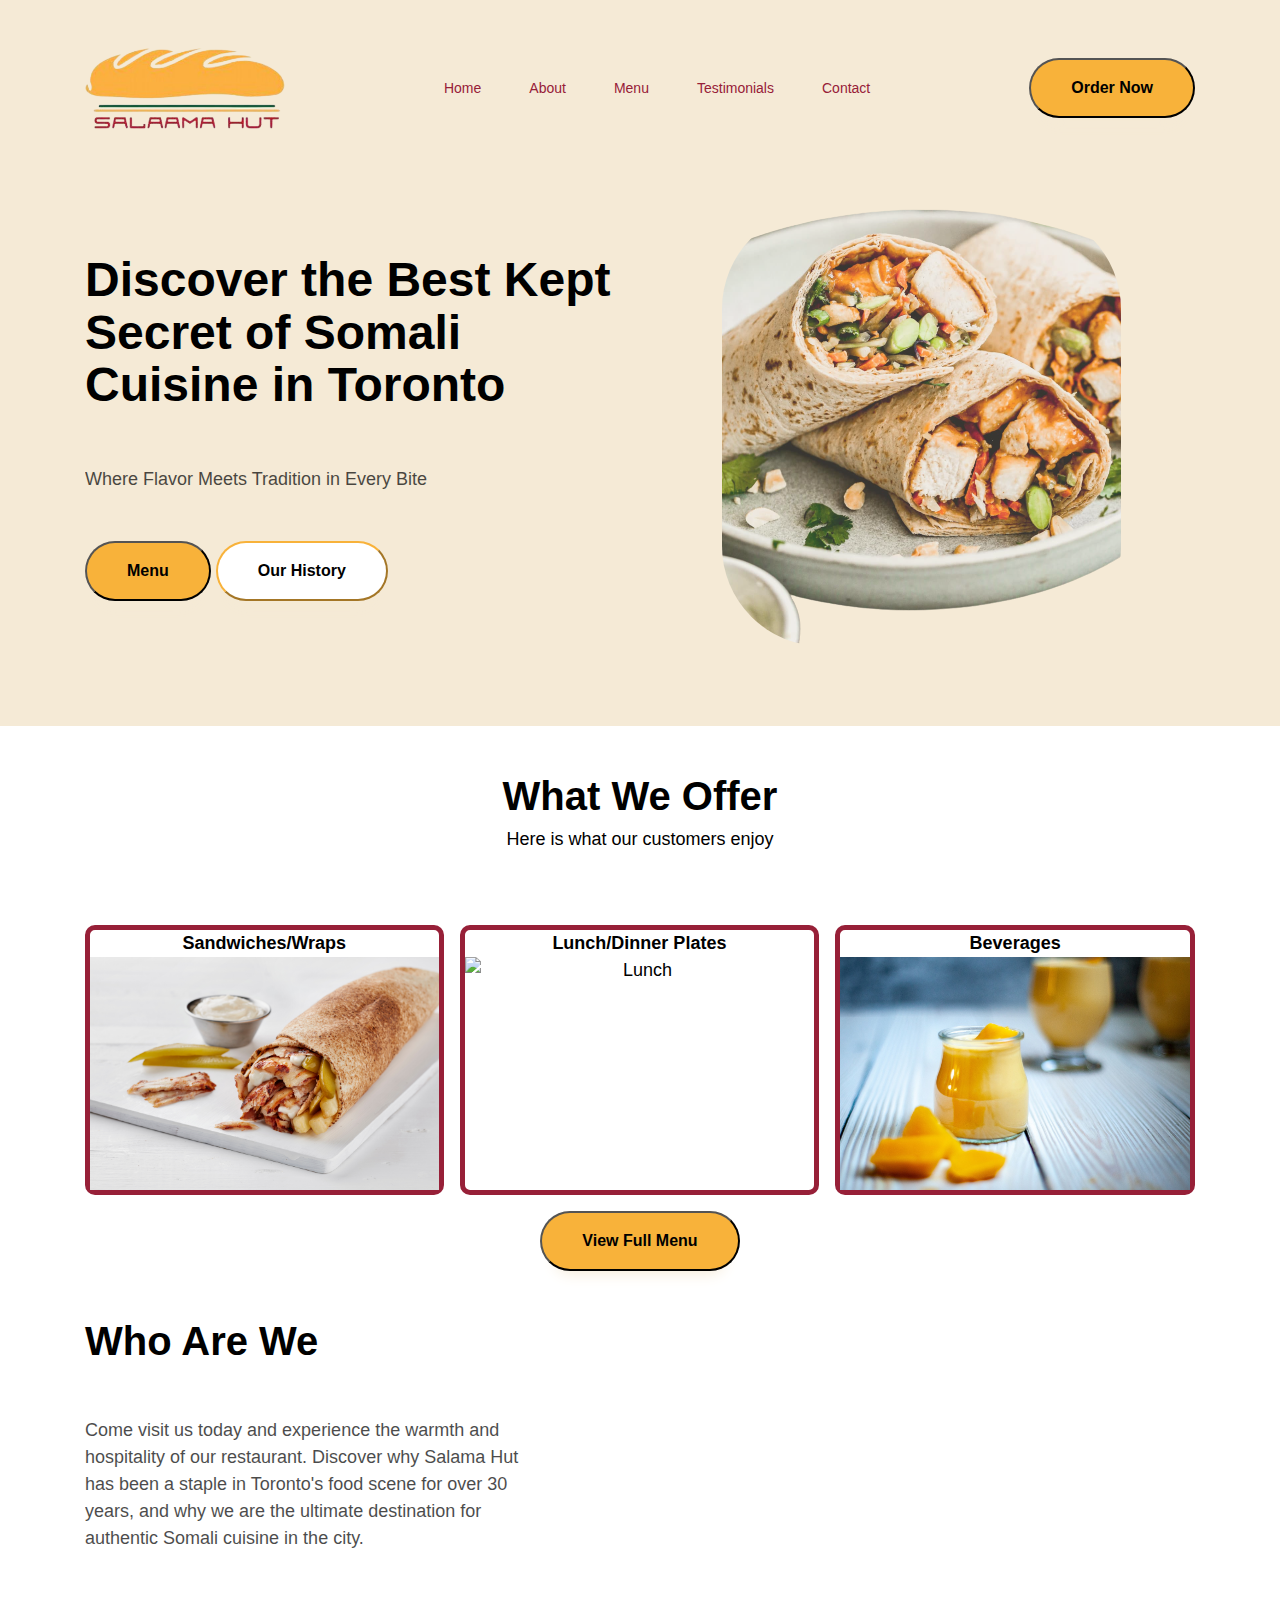
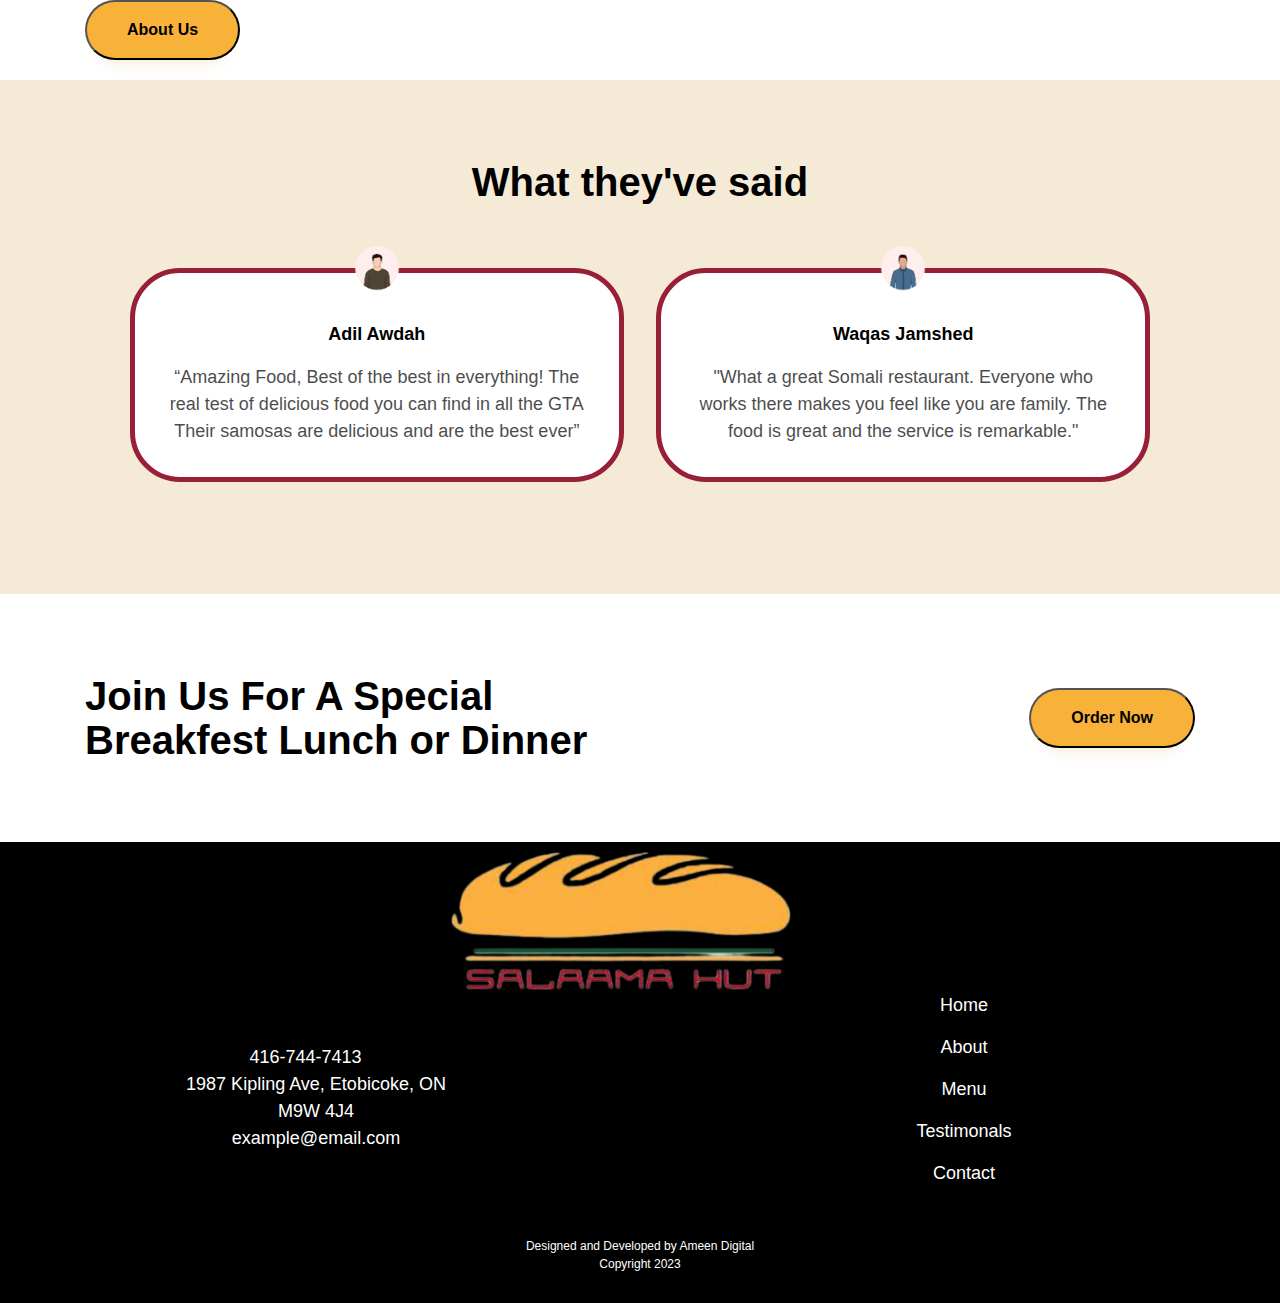
==== index.html @ d41b836a "Add files via upload" ====
<!DOCTYPE html>
<html>
<head>
	<meta charset="utf-8">
	<meta name="viewport" content="width=device-width, initial-scale=1">
	<title>Salama Hut</title>
	<link rel="preconnect" href="https://fonts.googleapis.com">
	<link rel="preconnect" href="https://fonts.gstatic.com" crossorigin>
	<link rel="stylesheet" href="style.css">
</head>
<body>

<div class="backg">
 <header class="primary-header">
    <div class="container" >
      <div class="nav-wrapper">
        <a href="#"><img class="logo" src="images/updated_logo.png" alt="Salama"></a>
        <button class="mobile-nav-toggle" aria-controls="primary-navigation" aria-expanded="false">
          <span class="visually-hidden">Menu</span>
        </button>
        <nav class="primary-navigation" id="primary-navigation">
          <ul aria-label="Primary" role="list" class="nav-list">
            <li><a href="index.html">Home</a></li>
            <li><a href="about.html">About</a></li>
            <li><a href="menu.html">Menu</a></li>
            <li><a href="#">Testimonials</a></li>
            <li><a href="contact_us.html">Contact</a></li>
          </ul>
        </nav>
        <button class="button | display-sm-none display-md-inline-flex">Order Now</button>
      </div>
    </div>
  </header>
<script type="text/Javascript" src="script.js"></script>



<main>
    <section class="padding-block-900">
      <div class="container">
        <div class="even-columns">
          <div class="flow text-center-sm-only">
            <h1 class="fs-primary-heading fw-bold">Discover the Best Kept Secret of Somali Cuisine in Toronto</h1>
            <p>Where Flavor Meets Tradition in Every Bite</p>
            <button class="button">Menu</button>
            <button class="button" style="background-color:white; border-color:var(--clr-accent-400)">Our History</button>
          </div>
          <div class="first-image">
            <img src="images/wrap-3-final.png"  alt="">
          </div>
        </div>
      </div>
    </section>
    </main>
</div>


<!-- 
        - #SERVICE
      -->

      <section class="service text-center padding-block-700" aria-label="service">

        <div class="menu container">

        <div class="text-center-sm-only">

          <h1 class="fs-secondary-heading fw-bold">What We Offer</p>

          <h2 class="padding-block-200 fs-body">Here is what our customers enjoy</h2>

           </div>



          <div class="padding-block-600 even-columns Food">

         		

               <div class="box">
               	<h3 class="fs-third-heading fw-bold">Sandwiches/Wraps</h3>
               		<div class="box-image">
                    <img src="images/wraps_3.jpg" style="height: 233px; width: 349.74px" loading="lazy" alt="Breakfast"
                      class="img-cover"></div>
       
         
          			</div>

 
            

            
        		
              	<div class="box">

              		      <h3 class="fs-third-heading fw-bold">
            		Lunch/Dinner Plates
                  </h3>
              		<div class="box-img">

              	
                    <img src="images/lunch.jpg" style="height: 233px; width: 349.74px" loading="lazy" alt="Lunch"
                      class="img-cover"></div>
           
               

            

                  </div>
 
                

              
            

   
                  <div class="box">

                  	   <h3 class="fs-third-heading fw-bold">
                    Beverages
                  </h3>

                  	<div class="box-img">
                    <img src="images/mango_2.jpg"style="height: 233px; width: 349.74px" loading="lazy" alt="Drinks"
                      class="img-cover"></div>

               

                  </div>


       
        </div>
        <button class="margin-top-400 button">View Full Menu</button>
        </div>
      </section>


      <section class="flow">
      	<div class="even-colunmns container">
      		<div class="even-columns">
      			<div class="flow text-center-sm-only">
      			 <h1 class="fs-secondary-heading fw-bold">Who Are We</h1>
      			 <p>Come visit us today and experience the warmth and hospitality of our restaurant. Discover why Salama Hut has been a staple in Toronto's food scene for over 30 years, and why we are the ultimate destination for authentic Somali cuisine in the city.</p>
      			 <button class="button">About Us</button>
      			</div>
            <div class="salama">
      		 <img src="images/salama_outside_2.png" loading="lazy" style="max-width: 373px;"alt="">
          </div>
      		</div>
      	</div>
      	</section>
      	

<section class="carousel | padding-block-900 backg text-center" style="margin-top:20px">
      <h2 class="fs-secondary-heading fw-bold">What they've said</h2>
    
      <!-- Carousel here -->
      <ul class="slider">
        <li>
          <img src="images/avatar-anisha.png" loading="lazy" alt="">

          <div class="slider-content backg1 | flow" style="--flow-spacer: 1rem">
            <h3 class="fw-bold">Adil Awdah</h3>
            <p data-width="wide">“Amazing Food, Best of the best in everything! The real test of delicious food you can find in all the GTA
Their samosas are delicious and are the best ever”</p>
          </div>
        </li>
        <li>
          <img src="images/avatar-ali.png" loading="lazy" alt="">

          <div class="slider-content backg1 | flow" style="--flow-spacer: 1rem">
            <h3 class="fw-bold">Waqas Jamshed</h3>
            <p data-width="wide">"What a great Somali restaurant. Everyone who works there makes you feel like you are family. The food is great and the service is remarkable."</p>
          </div>
        </li>
      </ul>
  </section>


      <section class="cta | padding-block-900 text-neutral-100">
      <div class="container">
        <div class="even-columns vertical-align-center">
          <div>
            <p class="fs-secondary-heading fw-bold">Join Us For A Special Breakfest Lunch or Dinner</p>
          </div>
          <div class="justify-self-end-md">
            <button class="button" data-type="">Order Now</button>
          </div>
        </div>
      </div>
    </section>
  </main>


    <footer id="footer">
      <div class="even-columns">
        <a class="footer-logo" aria-label="business logo" href="/index.html"><img aria-hidden="true" src="images/updated_logo.png" alt=""></a>
        <div class="contact-group">
            <a class="phone" href="tel:416-744-7413">416-744-7413</a><span>1987 Kipling Ave, Etobicoke, ON M9W 4J4</span><a href="example@email.com">example@email.com</a>
        </div>
        <ul>
            <li><a href="index.html" class="active">Home</a></li>
            <li><a href="/html/about-turner-painting.html">About</a></li>
            <li><a href="about.html">Menu</a></li>
            <li><a href="/html/portfolio.html">Testimonals</a></li>
            <li><a href="contact_us.html">Contact</a></li>
        </ul>
      </div>
        <span class="credit">Designed and Developed by <a href="#"> Ameen Digital</a><span class="copy">Copyright 2023</span></span>
        <div class="circle-container">
            <div aria-hidden="true" class="circle circle1"></div>
            <div aria-hidden="true" class="circle circle2"></div>
        </div>
    </footer>

    </body>
</html>
---- style.css ----
:root {
  --clr-accent-500: hsl(39, 61%, 90%);
  --clr-accent-400: hsl(38, 93%, 60%);
  --clr-accent-300: hsl(12, 88%, 75%);
  --clr-accent-100: hsl(13, 100%, 96%);
  --clr-accent-50: hsl(49, 52%, 94%);

  --clr-primary-400: hsl(345, 30%, 54%);
  --clr-primary-300: hsl(37, 29%, 37%);
  --clr-primary-200: hsl(348, 65%, 36%);

  --clr-neutral-900: hsl(359, 100%, 0%);
  --clr-neutral-200: hsl(0, 0%, 100%);
  --clr-neutral-100: hsl(0, 0% 100%);

  --ff-primary: "Lato", sans-serif;

  --ff-body: var(--ff-primary);
  --ff-heading: var(--ff-primary);

  --fw-regular: 400;
  --fw-semi-bold: 500;
  --fw-bold: 700;

  --fs-300: 0.8125rem;
  --fs-400: 0.875rem; /*14 px*/
  --fs-500: 0.9375rem;
  --fs-600: 1rem; /*16 px*/
  --fs-650: 1.125rem; /*18 px*/
  --fs-675: 1.5625rem; /*25 px*/ 
  --fs-700: 1.875rem; /*30 px*/
  --fs-750: 2.5rem; /*40 pix*/
  --fs-800: 3rem; /*48 pix*/
  --fs-900: 3.5rem;

  --fs-body: var(--fs-650);
  --fs-primary-heading: var(--fs-800);
  --fs-secondary-heading: var(--fs-750);
  --fs-third-heading: var(--fs-675);
  --fs-nav: var(--fs-400);
  --fs-button: var(--fs-600);

  --size-100: 0.25rem;
  --size-200: 0.5rem;
  --size-300: 0.75rem;
  --size-400: 1rem;
  --size-500: 1.5rem;
  --size-600: 2rem;
  --size-700: 3rem;
  --size-800: 4rem;
  --size-900: 5rem;
}

@media (min-width: 50em) {
  :root {

  --fs-body: var(--fs-650);
  --fs-primary-heading: var(--fs-800);
  --fs-secondary-heading: var(--fs-750);
  --fs-third-heading: var(--fs-675);
  --fs-nav: var(--fs-400);
  --fs-button: var(--fs-600);

  }
}




/* Box sizing rules */
*,
*::before,
*::after {
  box-sizing: border-box;
}

/* Remove default margin */
* {
  margin: 0;
  padding: 0;
  font: inherit;
}

/* Remove list styles on ul, ol elements with a list role, which suggests default styling will be removed */
ul[role="list"],
ol[role="list"] {
  list-style: none;
}

/* Set core root defaults */
html:focus-within {
  scroll-behavior: smooth;
}

html,
body {
  height: 100%;
}

/* Set core body defaults */
body {
  text-rendering: optimizeSpeed;
  line-height: 1.5;
}

/* A elements that don't have a class get default styles */
a:not([class]) {
  text-decoration-skip-ink: auto;
}

/* Make images easier to work with */
img,
picture,
svg {
  max-width: 100%;
  display: block;
}

/* Remove all animations, transitions and smooth scroll for people that prefer not to see them */
@media (prefers-reduced-motion: reduce) {
  html:focus-within {
    scroll-behavior: auto;
  }

  *,
  *::before,
  *::after {
    animation-duration: 0.01ms !important;
    animation-iteration-count: 1 !important;
    transition-duration: 0.01ms !important;
    scroll-behavior: auto !important;
  }
}

/* general styling */

body {
  font-size: var(--fs-body);
  font-family: var(--ff-body);
  color: var(--clr-neutral-900);
}

p:not([class]) {
  opacity: 0.7;
  max-width: 45ch;
}

p[data-width="wide"] {
  max-width: 42ch;
}


/* button */

.button {
  display: inline-flex;
  cursor: pointer;
  text-decoration: none;
  border-radius: 100vmax;
  padding: 1.25em 2.5em;
  font-weight: var(--fw-bold);
  font-size: var(--fs-button);
  line-height: 1;
  color: var(--clr-neutral-100);
  background-color: var(--clr-accent-400);
  box-shadow: 0 1.125em 1em -1em var(--clr-accent-500);
}

.button[data-type="inverted"] {
  background-color: var(--clr-neutral-100);
  color: var(--clr-accent-400);
}

.button[data-shadow="none"] {
  box-shadow: none;
}

.button:hover,
.button:focus-visible {
  background-color: var(--clr-accent-300);
}

.button[data-type="inverted"]:hover,
.button[data-type="inverted"]:focus-visible {
  background-color: var(--clr-neutral-100);
  color: var(--clr-accent-300);
}







/* navigation */

.primary-header {
  padding-top: var(--size-700);
}

.nav-wrapper {
  display: flex;
  justify-content: space-between;
  align-items: center;
}

.mobile-nav-toggle {
  display: none;
}

.nav-list {
  font-size: var(--fs-nav);
}

.nav-list {
  display: flex;
  gap: clamp(var(--size-400), 5vw, var(--size-700));
  font-weight: var(--fw-semi-bold);
}

.nav-list a {
  text-decoration: none;
  color: var(--clr-primary-200);
}

.nav-list a:hover,
.nav-list a:focus {
  color: var(--clr-primary-400);
}

.logo{
  width: 200px;
}


@media (max-width: 50em) {
    .primary-header[data-overlay] {
      position: relative;
      z-index: 999;
    }

     .logo{
      width: 200px;
    }
   

    .primary-navigation {
    display: none;
    position: fixed;
    padding: var(--size-700);
    inset: 7rem var(--size-400) auto;
    max-width: 25rem;
    margin-inline: auto;
    background: var(--clr-neutral-100);
    border-radius: var(--size-100);
    box-shadow: 0 0 0.75em rgb(0, 0, 0, 0.05);
  }

  .primary-header[data-overlay]::before {
    content: "";
    position: fixed;
    inset: 0;
    /* height: 100vh; */
    background-image: linear-gradient(rgb(0 0 0 / 0), rgb(0 0 0 / 0.8));
  }

  .nav-list {
    display: grid;
    gap: var(--size-600);
    text-align: center;
    font-weight: var(--fw-bold);
  }

  .primary-navigation[data-visible] {
    display: block;
  }



  .mobile-nav-toggle {
    display: block;
    position: fixed;
    top: var(--size-600);
    right: var(--size-400);
    cursor: pointer;
    background: transparent;
    border: 0;
    padding: 0.5em;
    width: 1.3rem;
    aspect-ratio: 1;

     background-image: url("images/icon-hamburger.svg");
     background-size: contain;
     background-repeat: no-repeat;
     background-position: center;
  }

  .mobile-nav-toggle[aria-expanded="true"]  {
     background-image: url("images/icon-close.svg");
  }
}

 /**
   * Customer Reviews
   */


.slider {
  display: grid;
  gap: var(--size-100);
  list-style: none;
  padding-bottom: 2rem;
} 




@media (min-width: 50em) {
 
  .slider {
  display: flex;
  justify-content: center;
  gap: var(--size-600) ;
  list-style: none;
  max-width: 100%;
}

}

.slider-content {
  border: 5px solid;
  border-radius: 50px;
  border-color: var(--clr-primary-200);
  padding: var(--size-700) var(--size-600) var(--size-600);
 
 
}

.slider img {
  width: var(--size-800);
  position: relative;
  top: calc(var(--size-800) / 2);
  margin-inline: auto;
}


.box{
   border:5px solid;
  border-color: var(--clr-primary-200);
  border-radius: 10px;

 }

.box {
  max-width: 364px;
  position: relative;
  margin-top: 4rem;
  height: auto;
  display: flex;
  flex-direction: column;
  align-items: center;
  justify-content: center;
}

.box-img{
  height: 233px;
  width: 349.74px;
}


.service{
 margin: right;
}

.food{
  display: grid;
  grid grid-template-columns: repeat(auto-fit, minmax(220px,auto));
  grid-gap: 1.5rem;
  align-items: center;
  justify-content: center;
}




.salama{
margin-left: auto;
margin-bottom: auto;
margin-top: auto;
}



/*-- -------------------------- -->
<---           Footer           -->
<--- -------------------------- -*/

/* Mobile */
@media only screen and (min-width: 0) {

    #footer {
        background: black;
        border-top: 8px solid var(--clr-primary-50);
        position: relative;
        padding-top: 150px;
        padding-bottom: 30px;
    }

    #footer .footer-logo {
        position: absolute;
        left: 50%;
        -webkit-transform: translateX(-50%);
            -ms-transform: translateX(-50%);
                transform: translateX(-50%);
        top: 10px;
        
    }

    #footer .footer-logo img {
        width:90%;
        height: 90%;
    }

    #footer .contact-group {
        text-align: center;
        margin: auto;
        margin-bottom: 50px;
        width: 300px;
    }

    #footer .contact-group a,
    #footer .contact-group span {
        color: #fff;
        text-decoration: none;
        display: inline-block;
    }

    #footer .contact-group .phone:after {
        content: '';
        position: relative;
        display: inline-block;
        height: 5px;
        width: 5px;
        border-radius: 50%;
        background: var(--primary-);
        vertical-align: middle;
        margin: 0 8px;
    }

    #footer ul {
        padding: 0;
    }

    #footer ul li {
        list-style: none;
        display: block;
        text-align: center;
        margin-bottom: 15px;
    }

    #footer ul li a {
        color: #fff;
        text-decoration: none;
    }

    #footer .credit,
    #footer .copy {
        color: #fff;
        text-align: center;
        font-size: 12px;
        display: block;
        margin-top: 35px;
    }

    #footer .copy {
        margin-top: 0;
    }

    #footer .credit a {
        color: var(--primary);
        text-decoration: none;
        line-height: 12px;
    }
  }
  


/* Utility classes */


.backg{
  background-color: var(--clr-accent-500);
}

.backg1{
 background-color: var( --clr-neutral-200);
}

.visually-hidden {
  position: absolute;
  width: 1px;
  height: 1px;
  padding: 0;
  margin: -1px;
  overflow: hidden;
  clip: rect(0, 0, 0, 0);
  white-space: nowrap; /* added line */
  border: 0;
}

.container {
  --max-width: 1110px;
  --container-padding: 1rem;

  width: min(var(--max-width), 100% - (var(--container-padding) * 2));
  margin-inline: auto;
}

.container-back{
  background-color:var(--clr-accent-500);
}

.even-columns {
  display: grid;
  gap: 1rem;
  align-items: center;
    justify-content: center;
}

.first-image {
    margin-right: auto;
    opacity: 0.9;
    border-radius: 100px;
    overflow: hidden;
    perspective: 1px;
}


@media (min-width: 50em) {
  .even-columns {
    grid-auto-flow: column;
    grid-auto-columns: 1fr;
   
  }
}

.first-image {
  margin-left: auto;
    opacity: 0.8;
    border-radius: 100px;
    overflow: hidden;
    perspective: 1px;
}


.vertical-align-center {
  align-items: center;
}

.justify-self-end {
  justify-self: end;
}

@media (min-width: 50em) {
  .justify-self-end-md {
    justify-self: end;
  }
}

:where(.flow :not(:first-child)) {
  margin-top: var(--flow-spacer, 3em);
}

.text-center {
  text-align: center;
}

.text-center p {
  margin-inline: auto;
}

@media (max-width: 50em) {
  .text-center-sm-only {
    text-align: center;
  }

  .text-center-sm-only p {
    margin-inline: auto;
  }
}

.text-primary-400 {
  color: var(--clr-primary-400);
}
.text-accent-400 {
  color: var(--clr-accent-400);
}
.text-accent-100 {
  color: var(--clr-accent-100);
}
.text-neutral-100 {
  color: var(--clr-neutral-100);
}
.text-neutral-900 {
  color: var(--clr-neutral-900);
}

.bg-accent-50 {
  background-color: var(--clr-accent-50);
}

.bg-primary-400 {
  background-color: var(--clr-primary-400);
}
.bg-accent-400 {
  background-color: var(--clr-accent-400);
}
.bg-accent-100 {
  background-color: var(--clr-accent-100);
}
.bg-neutral-100 {
  background-color: var(--clr-neutral-100);
}
.bg-neutral-900 {
  background-color: var(--clr-neutral-900);
}

.fw-bold {
  font-weight: var(--fw-bold);
}
.fw-semi-bold {
  font-weight: var(--fw-semi-bold);
}
.fw-regular {
  font-weight: var(--fw-regular);
}

.fs-primary-heading {
  font-size: var(--fs-primary-heading);
  line-height: 1.1;
}
.fs-secondary-heading {
  font-size: var(--fs-secondary-heading);
  line-height: 1.1;
}

.fs-300 {
  font-size: var(--fs-300);
}
.fs-400 {
  font-size: var(--fs-400);
}
.fs-500 {
  font-size: var(--fs-500);
}
.fs-600 {
  font-size: var(--fs-600);
}

.padding-block-900 {
  padding-block: var(--size-900);
}
.padding-block-700 {
  padding-block: var(--size-700);
}

.padding-block-500 {
  padding-block: var(--size-500);
}

.padding-block-400 {
  padding-block: var(--size-400);
}

.padding-block-200 {
  padding-block: var(--size-200);
}

.margin-bottom-700 {
  margin-block-end: var(--size-700);
}

.margin-top-900 {
  margin-block-start: var(--size-900);
}

.margin-top-200 {
  margin-block-start: var(--size-200);
}

.margin-top-300 {
  margin-block-start: var(--size-300);
}

.margin-top-400 {
  margin-block-start: var(--size-400);
}



.display-sm-none {
  display: none;
}

@media (min-width: 50em) {
  .display-md-inline-flex {
    display: inline-flex;
  }
}
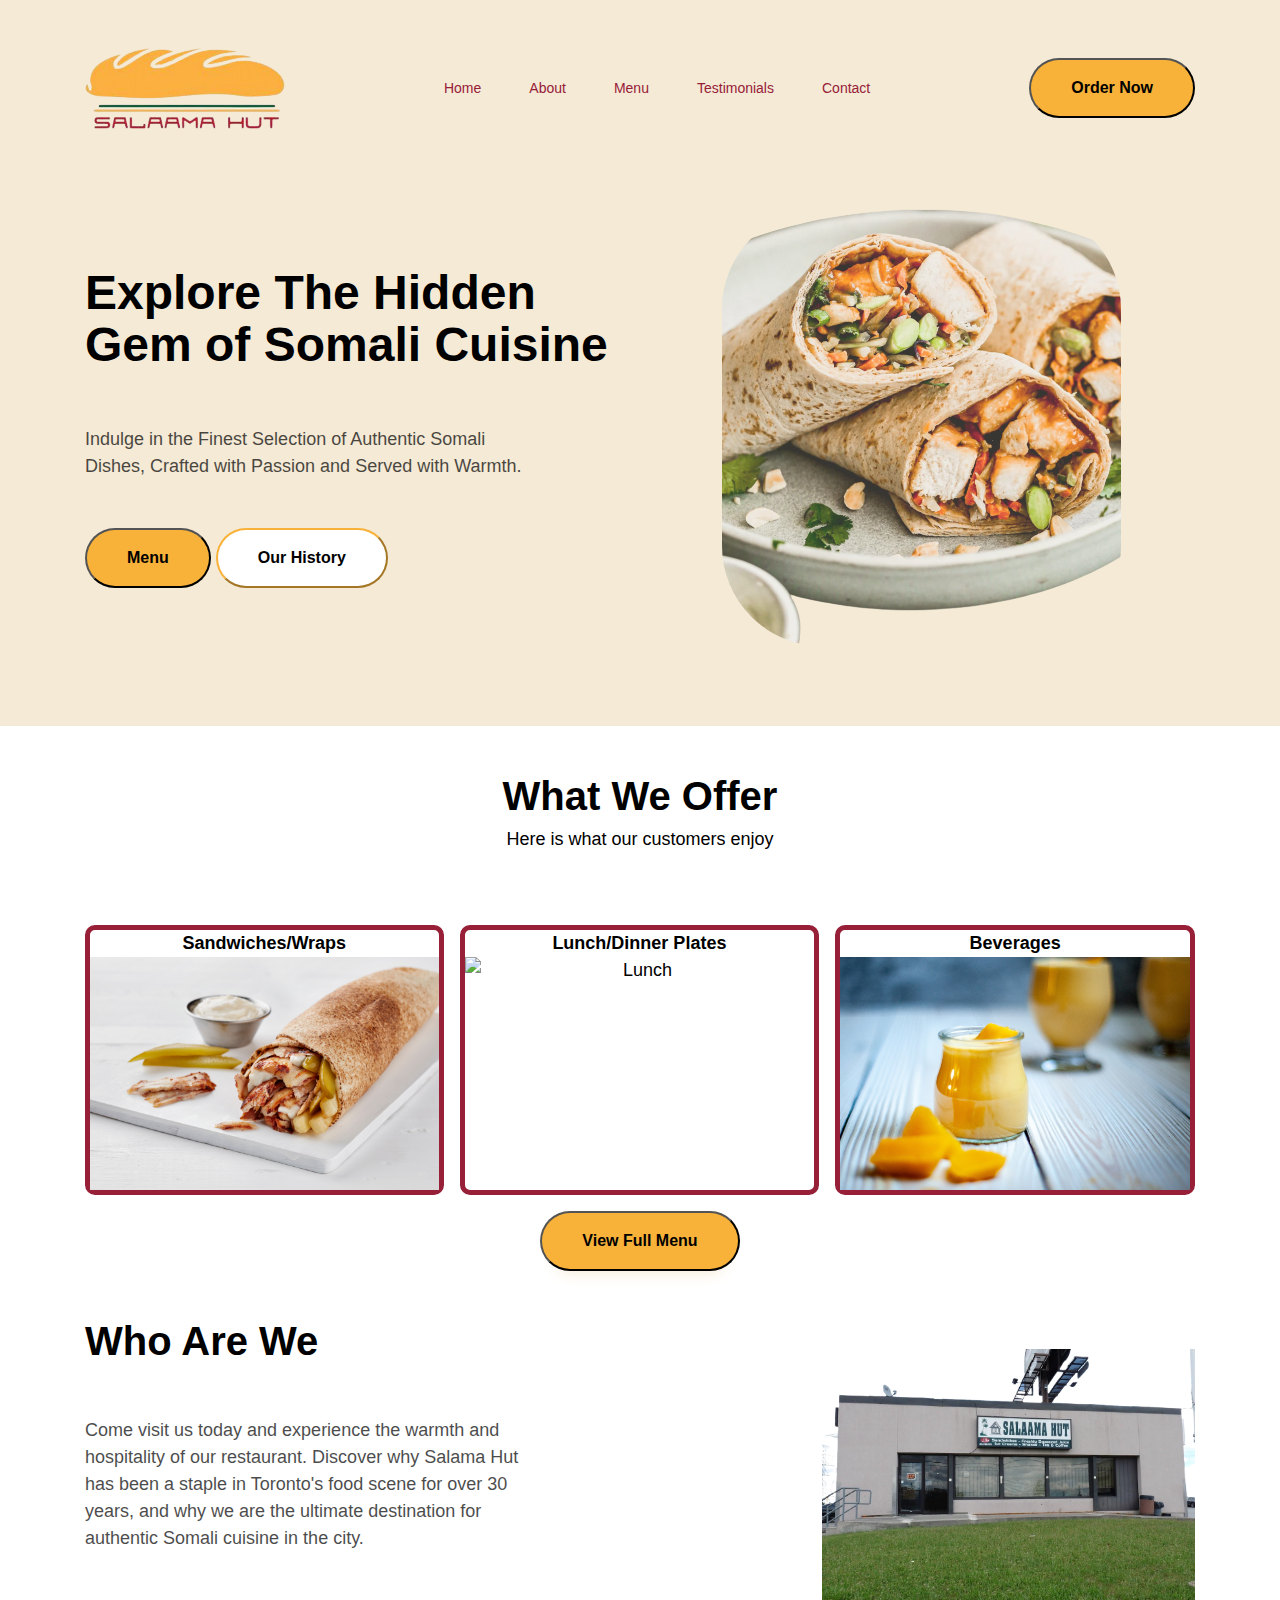
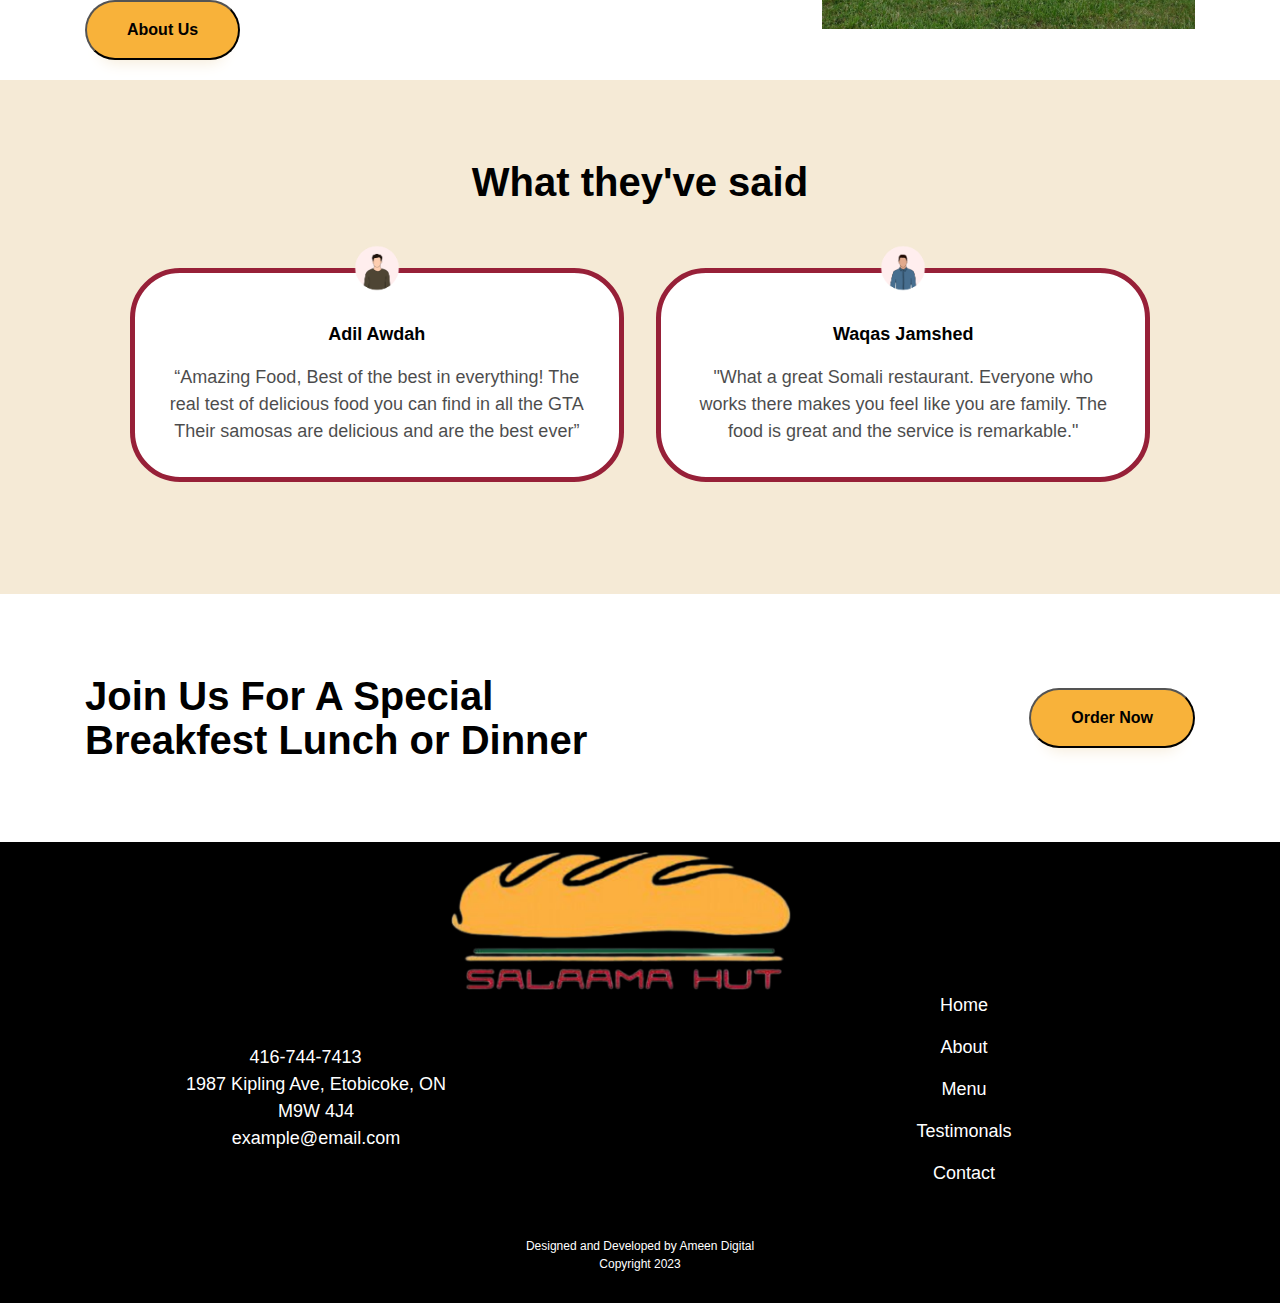
==== commit e11871dc: "Add files via upload" ====
--- a/index.html
+++ b/index.html
@@ -1,12 +1,12 @@
 <!DOCTYPE html>
 <html>
 <head>
-	<meta charset="utf-8">
-	<meta name="viewport" content="width=device-width, initial-scale=1">
-	<title>Salama Hut</title>
-	<link rel="preconnect" href="https://fonts.googleapis.com">
-	<link rel="preconnect" href="https://fonts.gstatic.com" crossorigin>
-	<link rel="stylesheet" href="style.css">
+  <meta charset="utf-8">
+  <meta name="viewport" content="width=device-width, initial-scale=1">
+  <title>Salama Hut</title>
+  <link rel="preconnect" href="https://fonts.googleapis.com">
+  <link rel="preconnect" href="https://fonts.gstatic.com" crossorigin>
+  <link rel="stylesheet" href="style.css">
 </head>
 <body>
 
@@ -31,7 +31,6 @@
       </div>
     </div>
   </header>
-<script type="text/Javascript" src="script.js"></script>
 
 
 
@@ -40,8 +39,8 @@
       <div class="container">
         <div class="even-columns">
           <div class="flow text-center-sm-only">
-            <h1 class="fs-primary-heading fw-bold">Discover the Best Kept Secret of Somali Cuisine in Toronto</h1>
-            <p>Where Flavor Meets Tradition in Every Bite</p>
+            <h1 class="fs-primary-heading fw-bold">Explore The Hidden Gem of Somali Cuisine</h1>
+            <p>Indulge in the Finest Selection of Authentic Somali Dishes, Crafted with Passion and Served with Warmth.</p>
             <button class="button">Menu</button>
             <button class="button" style="background-color:white; border-color:var(--clr-accent-400)">Our History</button>
           </div>
@@ -53,8 +52,6 @@
     </section>
     </main>
 </div>
-
-
 <!-- 
         - #SERVICE
       -->
@@ -75,30 +72,30 @@
 
           <div class="padding-block-600 even-columns Food">
 
-         		
-
-               <div class="box">
-               	<h3 class="fs-third-heading fw-bold">Sandwiches/Wraps</h3>
-               		<div class="box-image">
+            
+
+               <div class="fade-in box appear">
+                <h3 class="fs-third-heading fw-bold">Sandwiches/Wraps</h3>
+                  <div class="box-image">
                     <img src="images/wraps_3.jpg" style="height: 233px; width: 349.74px" loading="lazy" alt="Breakfast"
                       class="img-cover"></div>
        
          
-          			</div>
+                </div>
 
  
             
 
             
-        		
-              	<div class="box">
-
-              		      <h3 class="fs-third-heading fw-bold">
-            		Lunch/Dinner Plates
+            
+                <div class="fade-in box appear">
+
+                        <h3 class="fs-third-heading fw-bold">
+                Lunch/Dinner Plates
                   </h3>
-              		<div class="box-img">
-
-              	
+                  <div class="box-img">
+
+                
                     <img src="images/lunch.jpg" style="height: 233px; width: 349.74px" loading="lazy" alt="Lunch"
                       class="img-cover"></div>
            
@@ -114,13 +111,13 @@
             
 
    
-                  <div class="box">
-
-                  	   <h3 class="fs-third-heading fw-bold">
+                  <div class="fade-in box appear">
+
+                       <h3 class="fs-third-heading fw-bold">
                     Beverages
                   </h3>
 
-                  	<div class="box-img">
+                    <div class="box-img">
                     <img src="images/mango_2.jpg"style="height: 233px; width: 349.74px" loading="lazy" alt="Drinks"
                       class="img-cover"></div>
 
@@ -137,20 +134,20 @@
 
 
       <section class="flow">
-      	<div class="even-colunmns container">
-      		<div class="even-columns">
-      			<div class="flow text-center-sm-only">
-      			 <h1 class="fs-secondary-heading fw-bold">Who Are We</h1>
-      			 <p>Come visit us today and experience the warmth and hospitality of our restaurant. Discover why Salama Hut has been a staple in Toronto's food scene for over 30 years, and why we are the ultimate destination for authentic Somali cuisine in the city.</p>
-      			 <button class="button">About Us</button>
-      			</div>
+        <div class="even-colunmns container">
+          <div class="even-columns">
+            <div class="flow text-center-sm-only">
+             <h1 class="fs-secondary-heading fw-bold">Who Are We</h1>
+             <p>Come visit us today and experience the warmth and hospitality of our restaurant. Discover why Salama Hut has been a staple in Toronto's food scene for over 30 years, and why we are the ultimate destination for authentic Somali cuisine in the city.</p>
+             <button class="button">About Us</button>
+            </div>
             <div class="salama">
-      		 <img src="images/salama_outside_2.png" loading="lazy" style="max-width: 373px;"alt="">
-          </div>
-      		</div>
-      	</div>
-      	</section>
-      	
+           <img src="images/Salama_outside_2.png" loading="lazy" style="max-width: 373px;"alt="">
+          </div>
+          </div>
+        </div>
+        </section>
+        
 
 <section class="carousel | padding-block-900 backg text-center" style="margin-top:20px">
       <h2 class="fs-secondary-heading fw-bold">What they've said</h2>
@@ -160,7 +157,7 @@
         <li>
           <img src="images/avatar-anisha.png" loading="lazy" alt="">
 
-          <div class="slider-content backg1 | flow" style="--flow-spacer: 1rem">
+          <div class="slider-content backg1 fade-in appear | flow" style="--flow-spacer: 1rem">
             <h3 class="fw-bold">Adil Awdah</h3>
             <p data-width="wide">“Amazing Food, Best of the best in everything! The real test of delicious food you can find in all the GTA
 Their samosas are delicious and are the best ever”</p>
@@ -169,7 +166,7 @@
         <li>
           <img src="images/avatar-ali.png" loading="lazy" alt="">
 
-          <div class="slider-content backg1 | flow" style="--flow-spacer: 1rem">
+          <div class="slider-content backg1 fade-in appear | flow" style="--flow-spacer: 1rem">
             <h3 class="fw-bold">Waqas Jamshed</h3>
             <p data-width="wide">"What a great Somali restaurant. Everyone who works there makes you feel like you are family. The food is great and the service is remarkable."</p>
           </div>
@@ -213,9 +210,6 @@
             <div aria-hidden="true" class="circle circle2"></div>
         </div>
     </footer>
-
+<script type="text/Javascript" src="script.js"></script>
     </body>
-</html>
-  
-
-
+</html>--- a/style.css
+++ b/style.css
@@ -33,12 +33,13 @@
   --fs-800: 3rem; /*48 pix*/
   --fs-900: 3.5rem;
 
-  --fs-body: var(--fs-650);
-  --fs-primary-heading: var(--fs-800);
-  --fs-secondary-heading: var(--fs-750);
-  --fs-third-heading: var(--fs-675);
-  --fs-nav: var(--fs-400);
-  --fs-button: var(--fs-600);
+
+
+  --fs-body: var(--fs-500);
+  --fs-primary-heading: var(--fs-750);
+  --fs-secondary-heading: var(--fs-700);
+  --fs-nav: var(--fs-500);
+  --fs-button: var(--fs-400);
 
   --size-100: 0.25rem;
   --size-200: 0.5rem;
@@ -194,9 +195,18 @@
 
 /* navigation */
 
+.primary-header{
+  padding-top: var(--size-700);
+}
+
+
+@media (max-width: 50em) {
 .primary-header {
-  padding-top: var(--size-700);
-}
+  padding-top: 20px;
+}
+
+}
+
 
 .nav-wrapper {
   display: flex;
@@ -236,11 +246,11 @@
 @media (max-width: 50em) {
     .primary-header[data-overlay] {
       position: relative;
-      z-index: 999;
+      z-index: 1;
     }
 
      .logo{
-      width: 200px;
+      width: 175px;
     }
    
 
@@ -251,7 +261,7 @@
     inset: 7rem var(--size-400) auto;
     max-width: 25rem;
     margin-inline: auto;
-    background: var(--clr-neutral-100);
+    background: whitesmoke;
     border-radius: var(--size-100);
     box-shadow: 0 0 0.75em rgb(0, 0, 0, 0.05);
   }
@@ -300,6 +310,17 @@
   }
 }
 
+
+.fade-in{
+  opacity: 0;
+  transition: opacity 250ms ease-in;
+}
+
+.fade-in.appear{
+  opacity: 1;
+}
+
+
  /**
    * Customer Reviews
    */
@@ -706,4 +727,4 @@
   .display-md-inline-flex {
     display: inline-flex;
   }
-}+}                         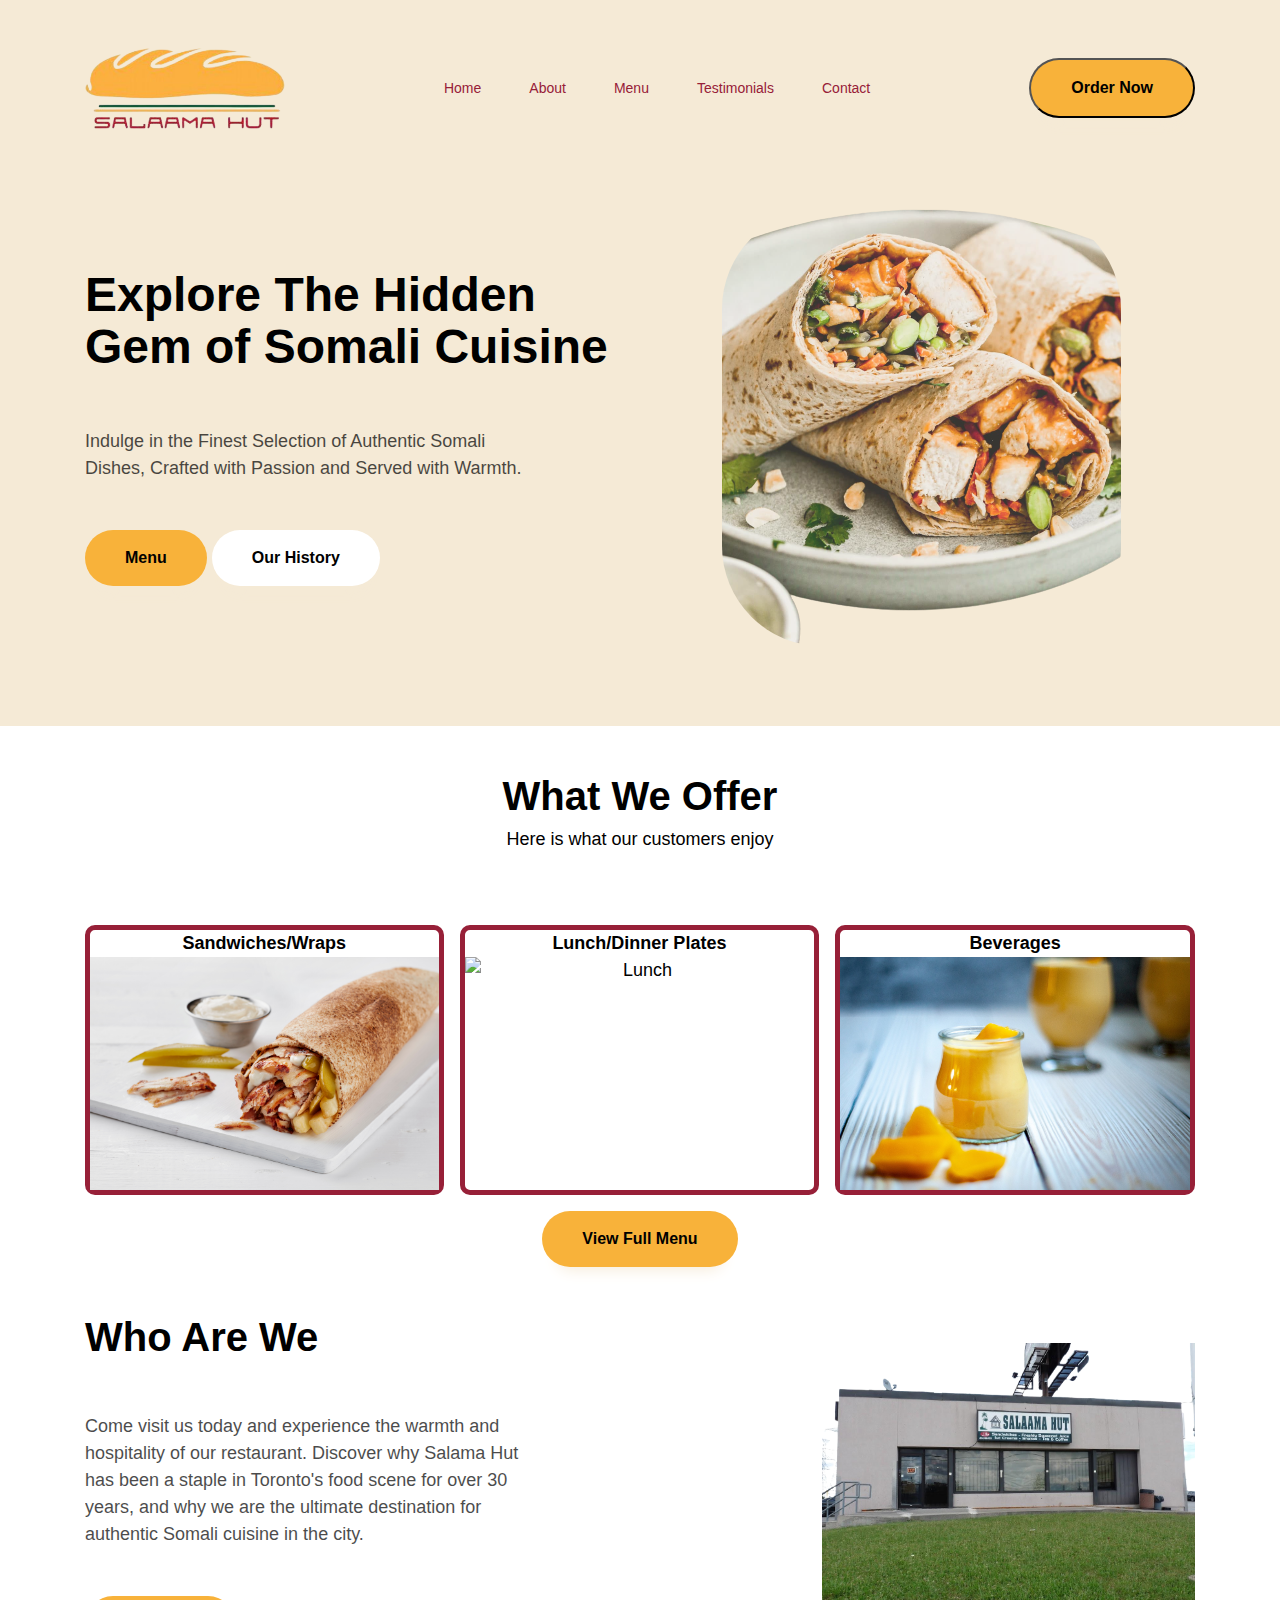
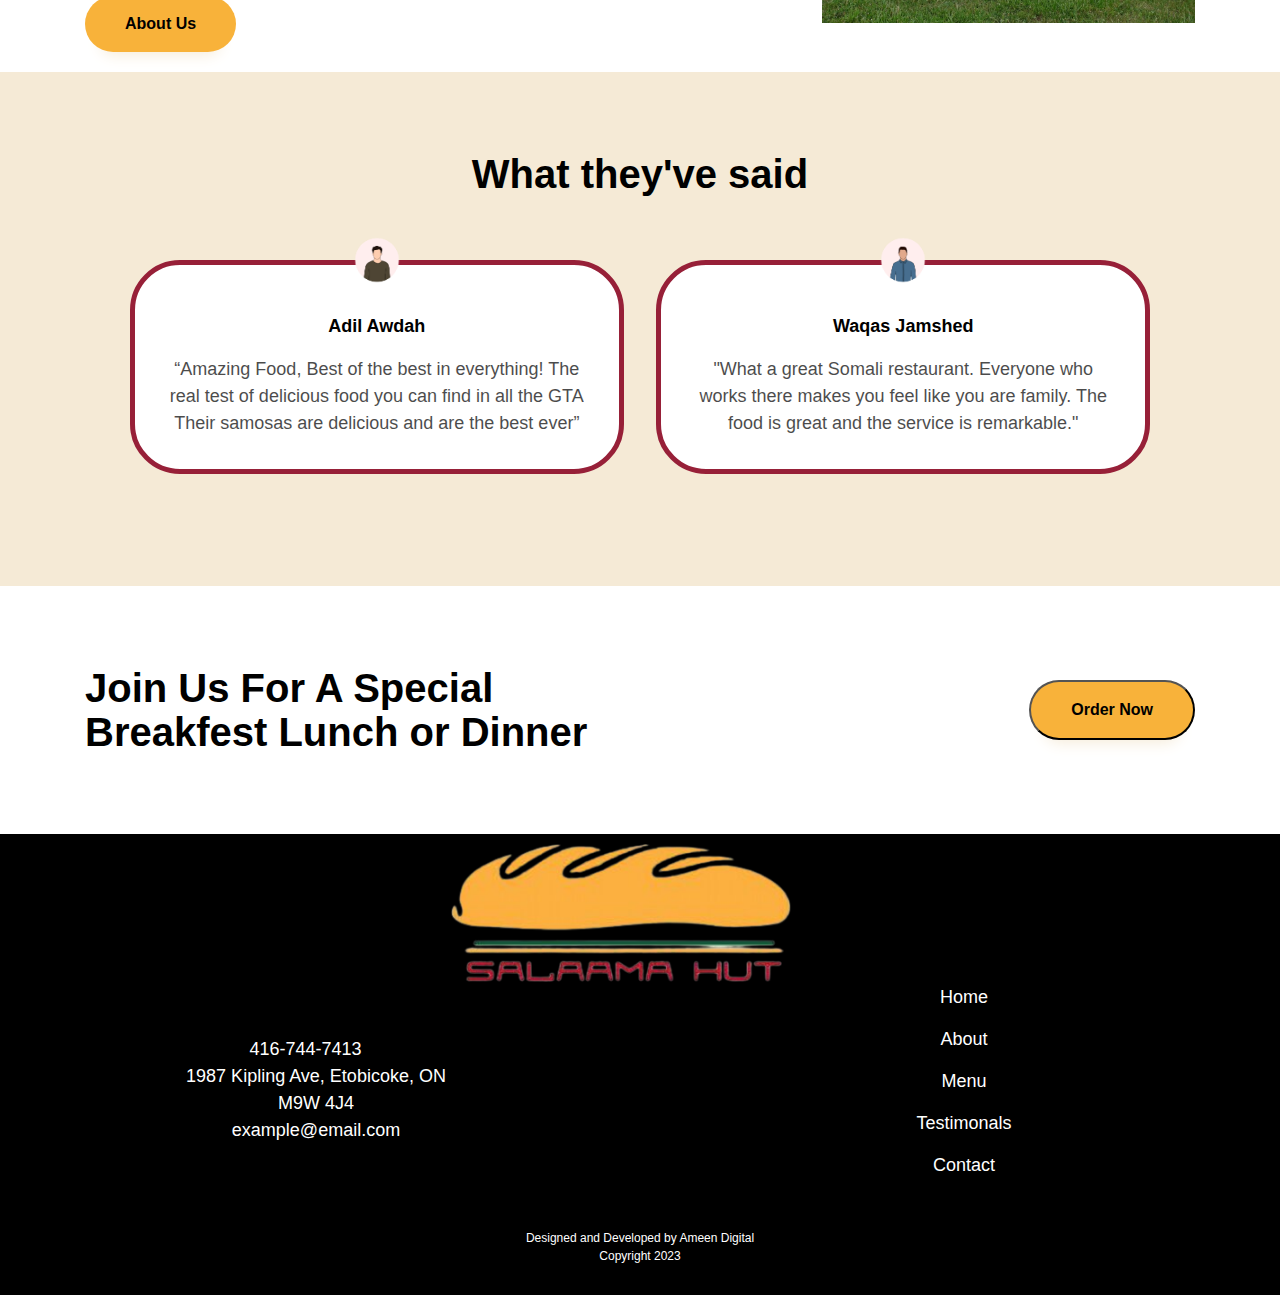
==== commit 4d274f0f: "Add files via upload" ====
--- a/index.html
+++ b/index.html
@@ -23,11 +23,13 @@
             <li><a href="index.html">Home</a></li>
             <li><a href="about.html">About</a></li>
             <li><a href="menu.html">Menu</a></li>
-            <li><a href="#">Testimonials</a></li>
+            <li><a href="https://www.google.com/search?q=salama+hut&sxsrf=APwXEdc3YA5IkMK6xWXZM7zz2MOqP5b_WQ%3A1686945250267&ei=4r2MZJv9D_-jptQP3MiJmAY&ved=0ahUKEwib9pbjyMj_AhX_kYkEHVxkAmMQ4dUDCA8&uact=5&oq=salama+hut&gs_lcp=[base64]&sclient=gws-wiz-serp#lrd=0x882b3a0beeba046b:0xf410d7ffe129d0d2,1,,,,">Testimonials</a></li>
             <li><a href="contact_us.html">Contact</a></li>
           </ul>
         </nav>
+         <a href="contact_us.html" style="text-decoration: none; color:black">
         <button class="button | display-sm-none display-md-inline-flex">Order Now</button>
+          </a>
       </div>
     </div>
   </header>
@@ -41,9 +43,13 @@
           <div class="flow text-center-sm-only">
             <h1 class="fs-primary-heading fw-bold">Explore The Hidden Gem of Somali Cuisine</h1>
             <p>Indulge in the Finest Selection of Authentic Somali Dishes, Crafted with Passion and Served with Warmth.</p>
-            <button class="button">Menu</button>
-            <button class="button" style="background-color:white; border-color:var(--clr-accent-400)">Our History</button>
-          </div>
+            
+           <a class="button" aria-label="Check out our menu" href="menu.html">Menu</a>
+        
+            <a class="button" style="background-color:white; border-color:var(--clr-accent-400)" aria-label="learn more about our history" href="contact_us.html">Our History</a>  
+            
+          </div>
+        
           <div class="first-image">
             <img src="images/wrap-3-final.png"  alt="">
           </div>
@@ -128,7 +134,7 @@
 
        
         </div>
-        <button class="margin-top-400 button">View Full Menu</button>
+      <a class="button margin-top-400" aria-label="Take a look at the extended menu" href="menu.html">View Full Menu</a>
         </div>
       </section>
 
@@ -139,7 +145,7 @@
             <div class="flow text-center-sm-only">
              <h1 class="fs-secondary-heading fw-bold">Who Are We</h1>
              <p>Come visit us today and experience the warmth and hospitality of our restaurant. Discover why Salama Hut has been a staple in Toronto's food scene for over 30 years, and why we are the ultimate destination for authentic Somali cuisine in the city.</p>
-             <button class="button">About Us</button>
+             <a class="button" aria-label="More about us" href="about.html">About Us</a>
             </div>
             <div class="salama">
            <img src="images/Salama_outside_2.png" loading="lazy" style="max-width: 373px;"alt="">
@@ -182,7 +188,9 @@
             <p class="fs-secondary-heading fw-bold">Join Us For A Special Breakfest Lunch or Dinner</p>
           </div>
           <div class="justify-self-end-md">
+            <a href="contact_us.html" style="text-decoration: none; color:black">
             <button class="button" data-type="">Order Now</button>
+          </a>
           </div>
         </div>
       </div>
@@ -198,9 +206,9 @@
         </div>
         <ul>
             <li><a href="index.html" class="active">Home</a></li>
-            <li><a href="/html/about-turner-painting.html">About</a></li>
-            <li><a href="about.html">Menu</a></li>
-            <li><a href="/html/portfolio.html">Testimonals</a></li>
+            <li><a href="about.html">About</a></li>
+            <li><a href="menu.html">Menu</a></li>
+            <li><a href="https://www.google.com/search?q=salama+hut&sxsrf=APwXEdc3YA5IkMK6xWXZM7zz2MOqP5b_WQ%3A1686945250267&ei=4r2MZJv9D_-jptQP3MiJmAY&ved=0ahUKEwib9pbjyMj_AhX_kYkEHVxkAmMQ4dUDCA8&uact=5&oq=salama+hut&gs_lcp=[base64]&sclient=gws-wiz-serp#lrd=0x882b3a0beeba046b:0xf410d7ffe129d0d2,1,,,,">Testimonals</a></li>
             <li><a href="contact_us.html">Contact</a></li>
         </ul>
       </div>
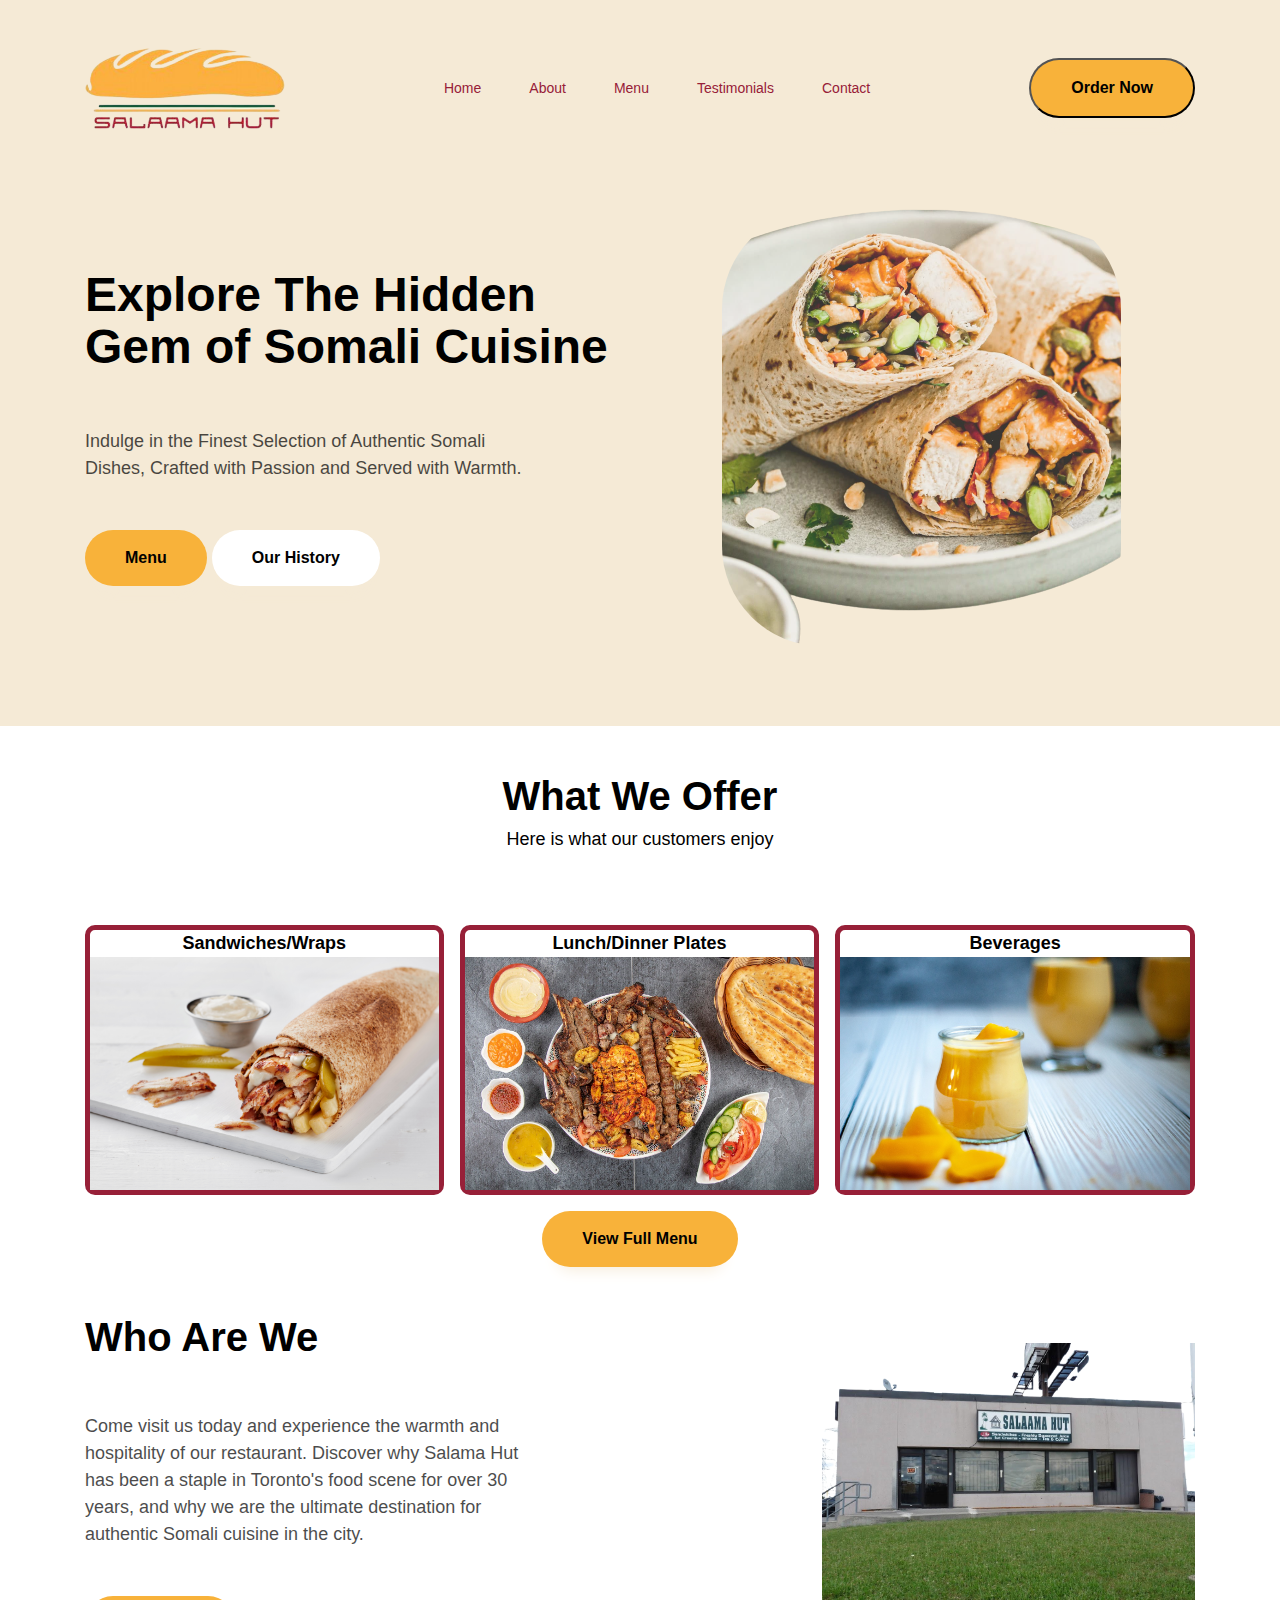
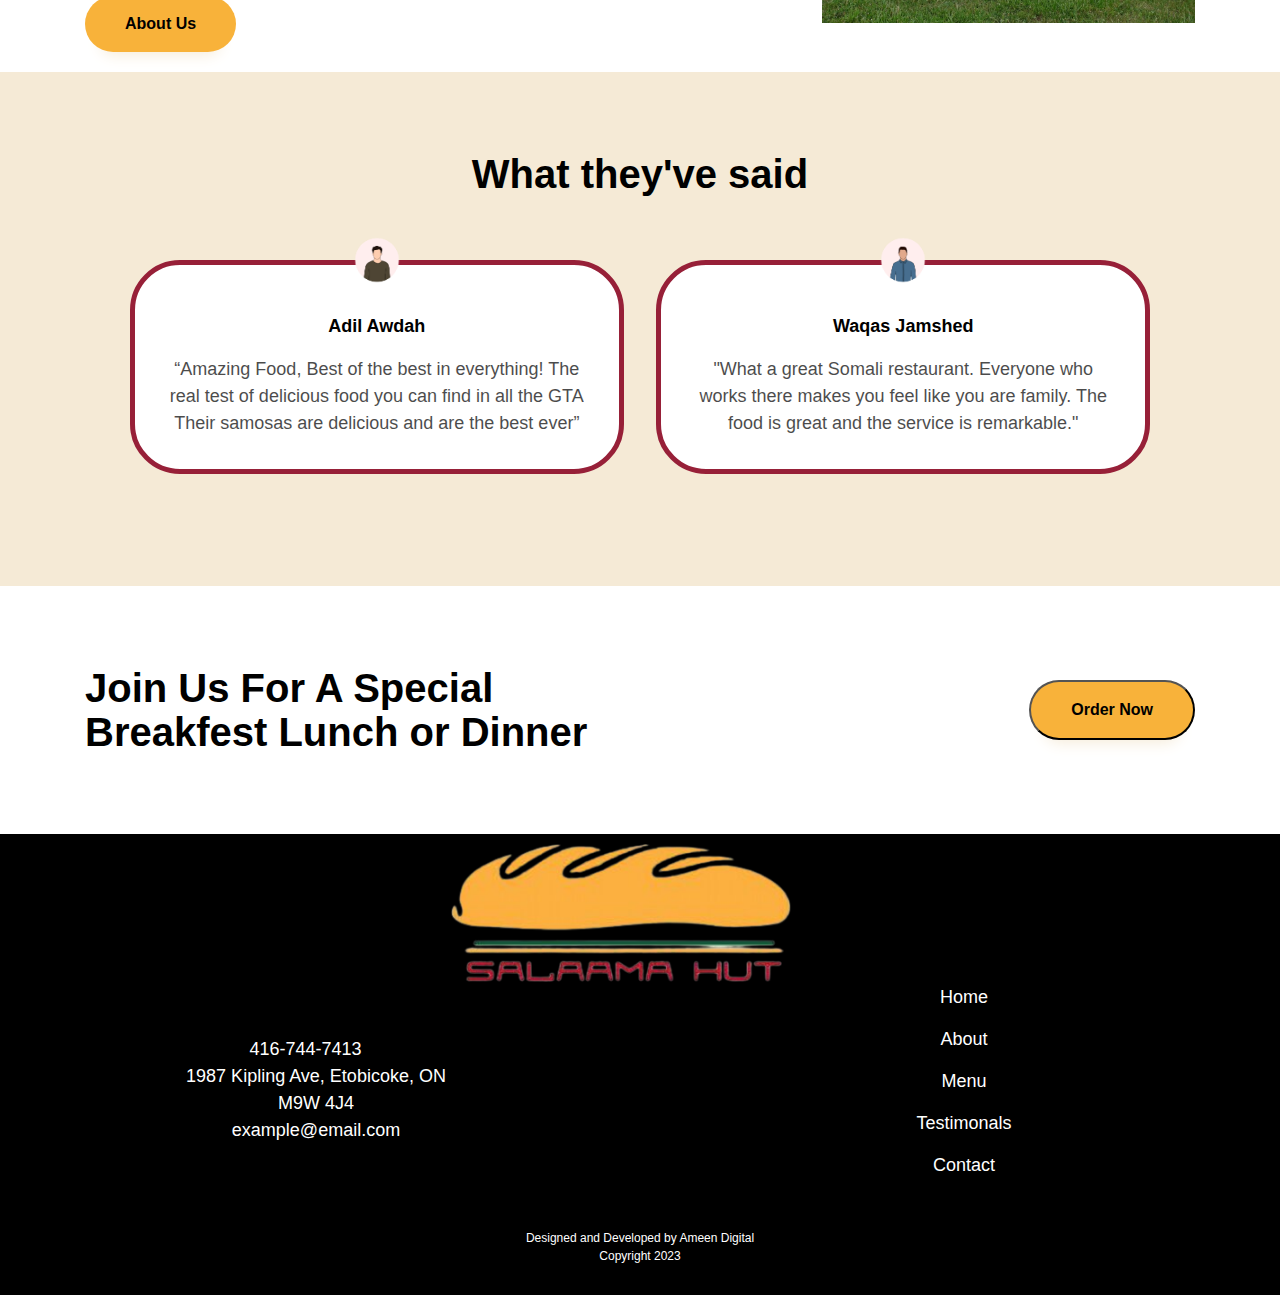
==== commit 238edbd0: "Add files via upload" ====
--- a/index.html
+++ b/index.html
@@ -102,7 +102,7 @@
                   <div class="box-img">
 
                 
-                    <img src="images/lunch.jpg" style="height: 233px; width: 349.74px" loading="lazy" alt="Lunch"
+                    <img src="images/Lunch.jpg" style="height: 233px; width: 349.74px" loading="lazy" alt="Lunch"
                       class="img-cover"></div>
            
                
